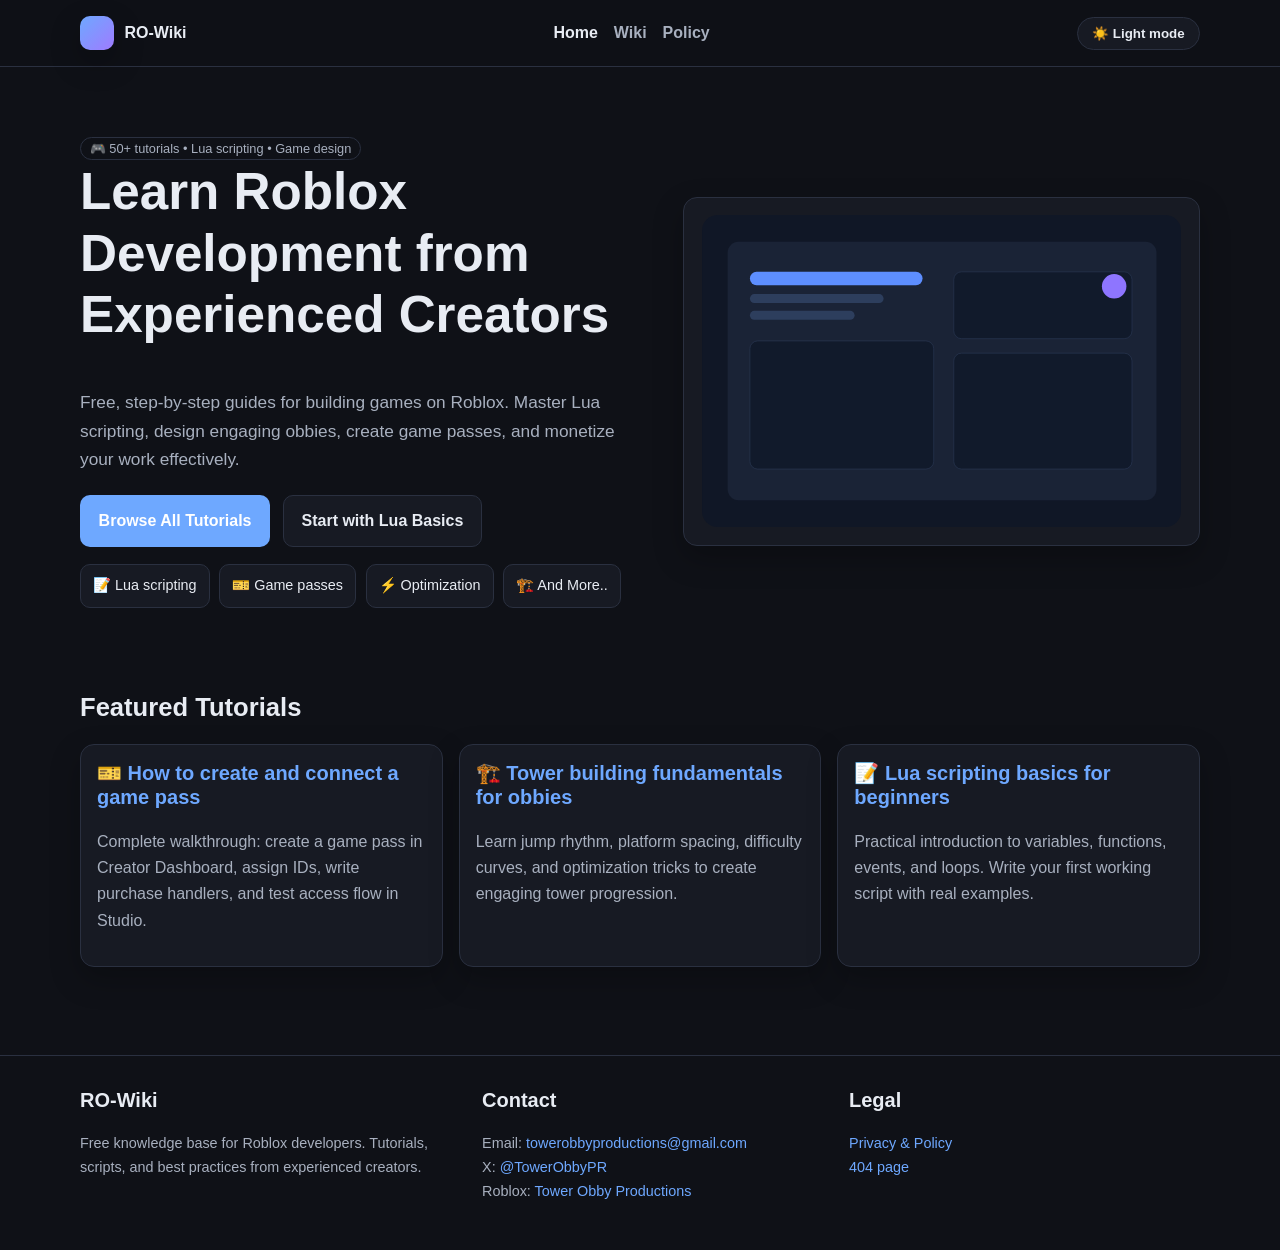
==== index.html @ 5c431a43 "Add 'And More..' to popular topics section" ====
<!doctype html>
<html lang="en" data-theme="dark">
<head>
  <meta charset="utf-8">
  <meta name="viewport" content="width=device-width, initial-scale=1">
  <title>RO-Wiki — Roblox Tutorials, Build Guides & Scripting Help</title>
  <meta name="description" content="Learn Roblox development with free tutorials on Lua scripting, game passes, tower building, and monetization. Practical guides for beginners and pros.">
  <meta name="robots" content="index,follow,max-image-preview:large">
  <link rel="canonical" href="https://ro-wiki.duckdns.org/">
  <meta property="og:type" content="website">
  <meta property="og:title" content="RO-Wiki — Roblox Development Guides">
  <meta property="og:description" content="Master Roblox studio: scripting tutorials, game pass setup, building tips, and real-world examples from Tower Obby Productions.">
  <meta property="og:url" content="https://ro-wiki.duckdns.org/">
  <meta property="og:site_name" content="RO-Wiki">
  <meta property="og:image" content="https://ro-wiki.duckdns.org/assets/img/og-cover.svg">
  <meta name="twitter:card" content="summary_large_image">
  <meta name="twitter:title" content="RO-Wiki — Roblox Development Guides">
  <meta name="twitter:description" content="Free Roblox tutorials: scripting, building, game passes, and monetization strategies.">
  <meta name="twitter:image" content="https://ro-wiki.duckdns.org/assets/img/og-cover.svg">
  <meta name="theme-color" content="#0f1117">
  <link rel="stylesheet" href="/assets/css/global.css">
  <script type="application/ld+json">
  {
    "@context": "https://schema.org",
    "@type": "WebSite",
    "name": "RO-Wiki",
    "url": "https://ro-wiki.duckdns.org/",
    "description": "Free Roblox development tutorials and guides.",
    "publisher": {
      "@type": "Organization",
      "name": "Tower Obby Productions",
      "url": "https://www.roblox.com/communities/102552180/Tower-Obby-Productions"
    }
  }
  </script>
</head>
<body>
  <header class="site-header">
    <div class="container nav">
      <a class="brand" href="/" aria-label="RO-Wiki home">
        <span class="brand-mark" aria-hidden="true"></span>
        <span>RO-Wiki</span>
      </a>
      <ul class="nav-links">
        <li><a href="/" aria-current="page">Home</a></li>
        <li><a href="/wiki/">Wiki</a></li>
        <li><a href="/policy/">Policy</a></li>
      </ul>
      <button class="theme-toggle" data-theme-toggle type="button">Theme</button>
    </div>
  </header>

  <main>
    <section class="hero">
      <div class="container hero-grid">
        <div>
          <span class="badge">🎮 50+ tutorials • Lua scripting • Game design</span>
          <h1>Learn Roblox Development from Experienced Creators</h1>
          <p class="lead">Free, step-by-step guides for building games on Roblox. Master Lua scripting, design engaging obbies, create game passes, and monetize your work effectively.</p>
          <div class="button-row">
            <a class="btn btn-primary" href="/wiki/">Browse All Tutorials</a>
            <a class="btn btn-secondary" href="/wiki/scripting-basics/">Start with Lua Basics</a>
          </div>
          <div class="kpi-row" aria-label="Popular topics">
            <span class="kpi">📝 Lua scripting</span>
            <span class="kpi">🎫 Game passes</span>
            <span class="kpi">⚡ Optimization</span>
         <span class="kpi">🏗️ And More..</span>
          </div>
        </div>
        <article class="panel hero-card">
          <img src="/assets/img/hero-illustration.svg" alt="Roblox development illustration showing code blocks and game elements">
        </article>
      </div>
    </section>

    <section class="section">
      <div class="container">
        <h2>Featured Tutorials</h2>
        <div class="grid grid-3">
          <article class="card">
            <h3><a href="/wiki/how-to-gamepass/">🎫 How to create and connect a game pass</a></h3>
            <p>Complete walkthrough: create a game pass in Creator Dashboard, assign IDs, write purchase handlers, and test access flow in Studio.</p>
          </article>
          <article class="card">
            <h3><a href="/wiki/tower-building/">🏗️ Tower building fundamentals for obbies</a></h3>
            <p>Learn jump rhythm, platform spacing, difficulty curves, and optimization tricks to create engaging tower progression.</p>
          </article>
          <article class="card">
            <h3><a href="/wiki/scripting-basics/">📝 Lua scripting basics for beginners</a></h3>
            <p>Practical introduction to variables, functions, events, and loops. Write your first working script with real examples.</p>
          </article>
        </div>
      </div>
    </section>
  </main>

  <footer class="site-footer">
    <div class="container footer-grid">
      <div>
        <h3>RO-Wiki</h3>
        <p class="small">Free knowledge base for Roblox developers. Tutorials, scripts, and best practices from experienced creators.</p>
      </div>
      <div>
        <h3>Contact</h3>
        <p class="small">Email: <a href="mailto:towerobbyproductions@gmail.com">towerobbyproductions@gmail.com</a><br>
        X: <a href="https://x.com/TowerObbyPR" rel="noopener" target="_blank">@TowerObbyPR</a><br>
        Roblox: <a href="https://www.roblox.com/communities/102552180/Tower-Obby-Productions" rel="noopener" target="_blank">Tower Obby Productions</a></p>
      </div>
      <div>
        <h3>Legal</h3>
        <p class="small"><a href="/policy/">Privacy & Policy</a><br><a href="/404.html">404 page</a></p>
      </div>
    </div>
  </footer>

  <script src="/assets/js/main.js" defer></script>
</body>
</html>
---- assets/css/global.css ----
:root {
  --bg: #0f1117;
  --bg-elev: #171a23;
  --text: #e8ecf3;
  --text-muted: #a8b0bf;
  --primary: #6ea8ff;
  --primary-strong: #4d8bff;
  --border: #2a3040;
  --success: #44c08a;
  --shadow: 0 12px 30px rgba(0, 0, 0, 0.25);
  --radius: 14px;
  --container: 1120px;
}

:root[data-theme='light'] {
  --bg: #f5f7fb;
  --bg-elev: #ffffff;
  --text: #1b2230;
  --text-muted: #526079;
  --primary: #2b6fff;
  --primary-strong: #1257ec;
  --border: #dbe2ef;
  --success: #258f63;
  --shadow: 0 8px 28px rgba(14, 28, 58, 0.12);
}

* {
  box-sizing: border-box;
}

html,
body {
  margin: 0;
  padding: 0;
}

body {
  font-family: 'Inter', 'Segoe UI', Roboto, Arial, sans-serif;
  background: var(--bg);
  color: var(--text);
  line-height: 1.65;
}

a {
  color: var(--primary);
  text-decoration: none;
}

a:hover {
  color: var(--primary-strong);
}

img {
  max-width: 100%;
  display: block;
}

.container {
  width: min(var(--container), calc(100% - 2rem));
  margin-inline: auto;
}

.site-header {
  position: sticky;
  top: 0;
  z-index: 20;
  background: color-mix(in srgb, var(--bg), transparent 8%);
  backdrop-filter: blur(8px);
  border-bottom: 1px solid var(--border);
}

.nav {
  display: flex;
  align-items: center;
  justify-content: space-between;
  gap: 1rem;
  min-height: 66px;
}

.brand {
  display: flex;
  align-items: center;
  gap: 0.65rem;
  font-weight: 700;
  color: var(--text);
}

.brand-mark {
  inline-size: 34px;
  block-size: 34px;
  border-radius: 10px;
  background: linear-gradient(135deg, var(--primary), #9f7bff);
  box-shadow: var(--shadow);
}

.nav-links {
  list-style: none;
  display: flex;
  align-items: center;
  gap: 1rem;
  margin: 0;
  padding: 0;
}

.nav-links a {
  color: var(--text-muted);
  font-weight: 600;
}

.nav-links a[aria-current='page'] {
  color: var(--text);
}

.theme-toggle {
  border: 1px solid var(--border);
  background: var(--bg-elev);
  color: var(--text);
  border-radius: 999px;
  padding: 0.5rem 0.9rem;
  cursor: pointer;
  font-weight: 600;
}

.hero {
  padding: 4.25rem 0 2.75rem;
}

.hero-grid {
  display: grid;
  grid-template-columns: 1.05fr 0.95fr;
  align-items: center;
  gap: 2rem;
}

h1,
h2,
h3 {
  line-height: 1.2;
  margin-top: 0;
}

h1 { font-size: clamp(2rem, 4vw, 3.2rem); }
h2 { font-size: clamp(1.5rem, 2vw, 2.1rem); }
h3 { font-size: 1.25rem; }

.lead {
  color: var(--text-muted);
  font-size: 1.08rem;
}

.button-row {
  display: flex;
  flex-wrap: wrap;
  gap: 0.8rem;
  margin-top: 1.35rem;
}

.btn {
  border-radius: 10px;
  padding: 0.72rem 1.1rem;
  border: 1px solid transparent;
  font-weight: 600;
  display: inline-flex;
  align-items: center;
  justify-content: center;
}

.btn-primary {
  background: var(--primary);
  color: #fff;
}

.btn-secondary {
  border-color: var(--border);
  background: var(--bg-elev);
  color: var(--text);
}

.panel,
.card {
  background: var(--bg-elev);
  border: 1px solid var(--border);
  border-radius: var(--radius);
  box-shadow: var(--shadow);
}

.hero-card {
  padding: 1.1rem;
}

.section {
  padding: 2.5rem 0;
}

.grid {
  display: grid;
  gap: 1rem;
}

.grid-3 {
  grid-template-columns: repeat(3, minmax(0, 1fr));
}

.grid-2 {
  grid-template-columns: repeat(2, minmax(0, 1fr));
}

.card {
  padding: 1rem;
}

.card p {
  color: var(--text-muted);
}

.badge {
  font-size: 0.8rem;
  border-radius: 999px;
  border: 1px solid var(--border);
  padding: 0.2rem 0.55rem;
  color: var(--text-muted);
}

.article-layout {
  display: grid;
  grid-template-columns: minmax(0, 1fr) 280px;
  gap: 1.2rem;
}

.article-content {
  padding: 1.2rem;
}

.article-content h2,
.article-content h3 {
  margin-top: 1.5rem;
}

.article-content ul,
.article-content ol {
  padding-left: 1.2rem;
}

.article-aside {
  position: sticky;
  top: 88px;
  align-self: start;
  padding: 1rem;
}

.callout {
  border-left: 4px solid var(--success);
  background: color-mix(in srgb, var(--success), transparent 90%);
  padding: 0.8rem 0.9rem;
  border-radius: 8px;
}

.site-footer {
  margin-top: 3rem;
  border-top: 1px solid var(--border);
  padding: 2rem 0;
}

.footer-grid {
  display: grid;
  gap: 1rem;
  grid-template-columns: 1.1fr 1fr 1fr;
}

.small {
  font-size: 0.9rem;
  color: var(--text-muted);
}

.kpi-row {
  display: flex;
  flex-wrap: wrap;
  gap: 0.6rem;
  margin-top: 1.1rem;
}

.kpi {
  background: var(--bg-elev);
  border: 1px solid var(--border);
  border-radius: 10px;
  padding: 0.55rem 0.75rem;
  font-size: 0.9rem;
}

.not-found {
  min-height: 72vh;
  display: grid;
  place-items: center;
  text-align: center;
}

@media (max-width: 960px) {
  .hero-grid,
  .grid-3,
  .grid-2,
  .article-layout,
  .footer-grid {
    grid-template-columns: 1fr;
  }

  .article-aside {
    position: static;
  }

  .nav {
    flex-wrap: wrap;
    padding-block: 0.8rem;
  }
}
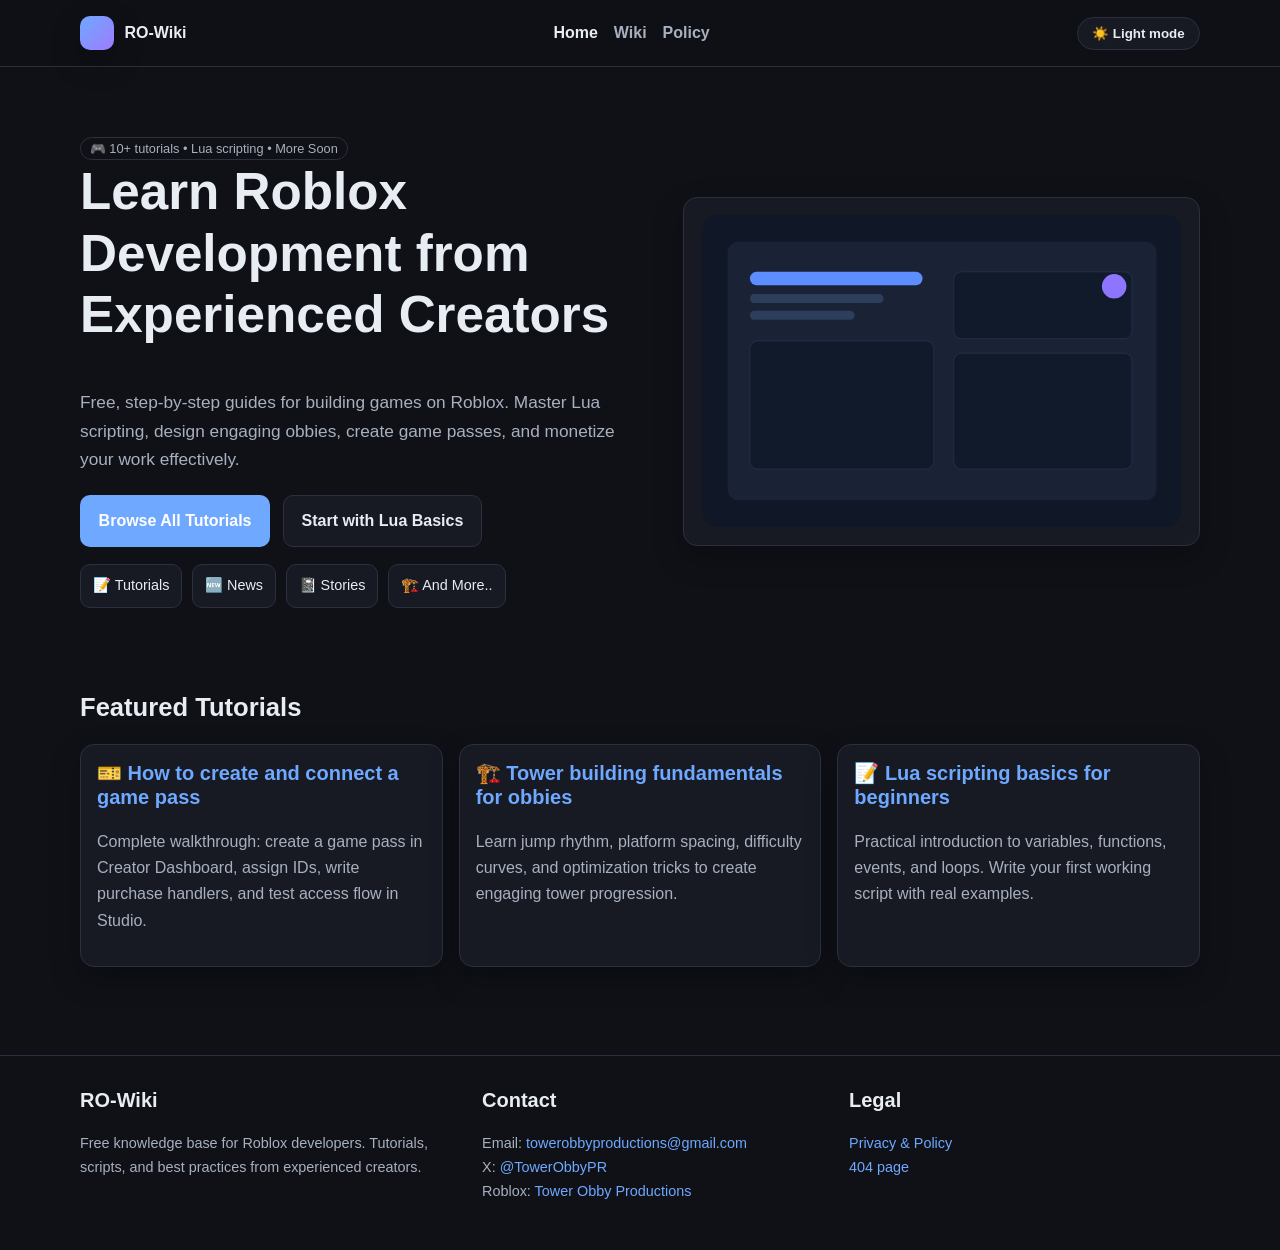
==== commit bc6fa086: "Update index.html" ====
--- a/index.html
+++ b/index.html
@@ -7,6 +7,7 @@
   <meta name="description" content="Learn Roblox development with free tutorials on Lua scripting, game passes, tower building, and monetization. Practical guides for beginners and pros.">
   <meta name="robots" content="index,follow,max-image-preview:large">
   <link rel="canonical" href="https://ro-wiki.duckdns.org/">
+  <link rel="icon" type="image/png" href="/assets/img/favicon.png">
   <meta property="og:type" content="website">
   <meta property="og:title" content="RO-Wiki — Roblox Development Guides">
   <meta property="og:description" content="Master Roblox studio: scripting tutorials, game pass setup, building tips, and real-world examples from Tower Obby Productions.">
@@ -54,7 +55,7 @@
     <section class="hero">
       <div class="container hero-grid">
         <div>
-          <span class="badge">🎮 50+ tutorials • Lua scripting • Game design</span>
+          <span class="badge">🎮 10+ tutorials • Lua scripting • More Soon </span>
           <h1>Learn Roblox Development from Experienced Creators</h1>
           <p class="lead">Free, step-by-step guides for building games on Roblox. Master Lua scripting, design engaging obbies, create game passes, and monetize your work effectively.</p>
           <div class="button-row">
@@ -62,9 +63,9 @@
             <a class="btn btn-secondary" href="/wiki/scripting-basics/">Start with Lua Basics</a>
           </div>
           <div class="kpi-row" aria-label="Popular topics">
-            <span class="kpi">📝 Lua scripting</span>
-            <span class="kpi">🎫 Game passes</span>
-            <span class="kpi">⚡ Optimization</span>
+            <span class="kpi">📝 Tutorials</span>
+            <span class="kpi">🆕 News</span>
+            <span class="kpi">📓 Stories</span>
          <span class="kpi">🏗️ And More..</span>
           </div>
         </div>
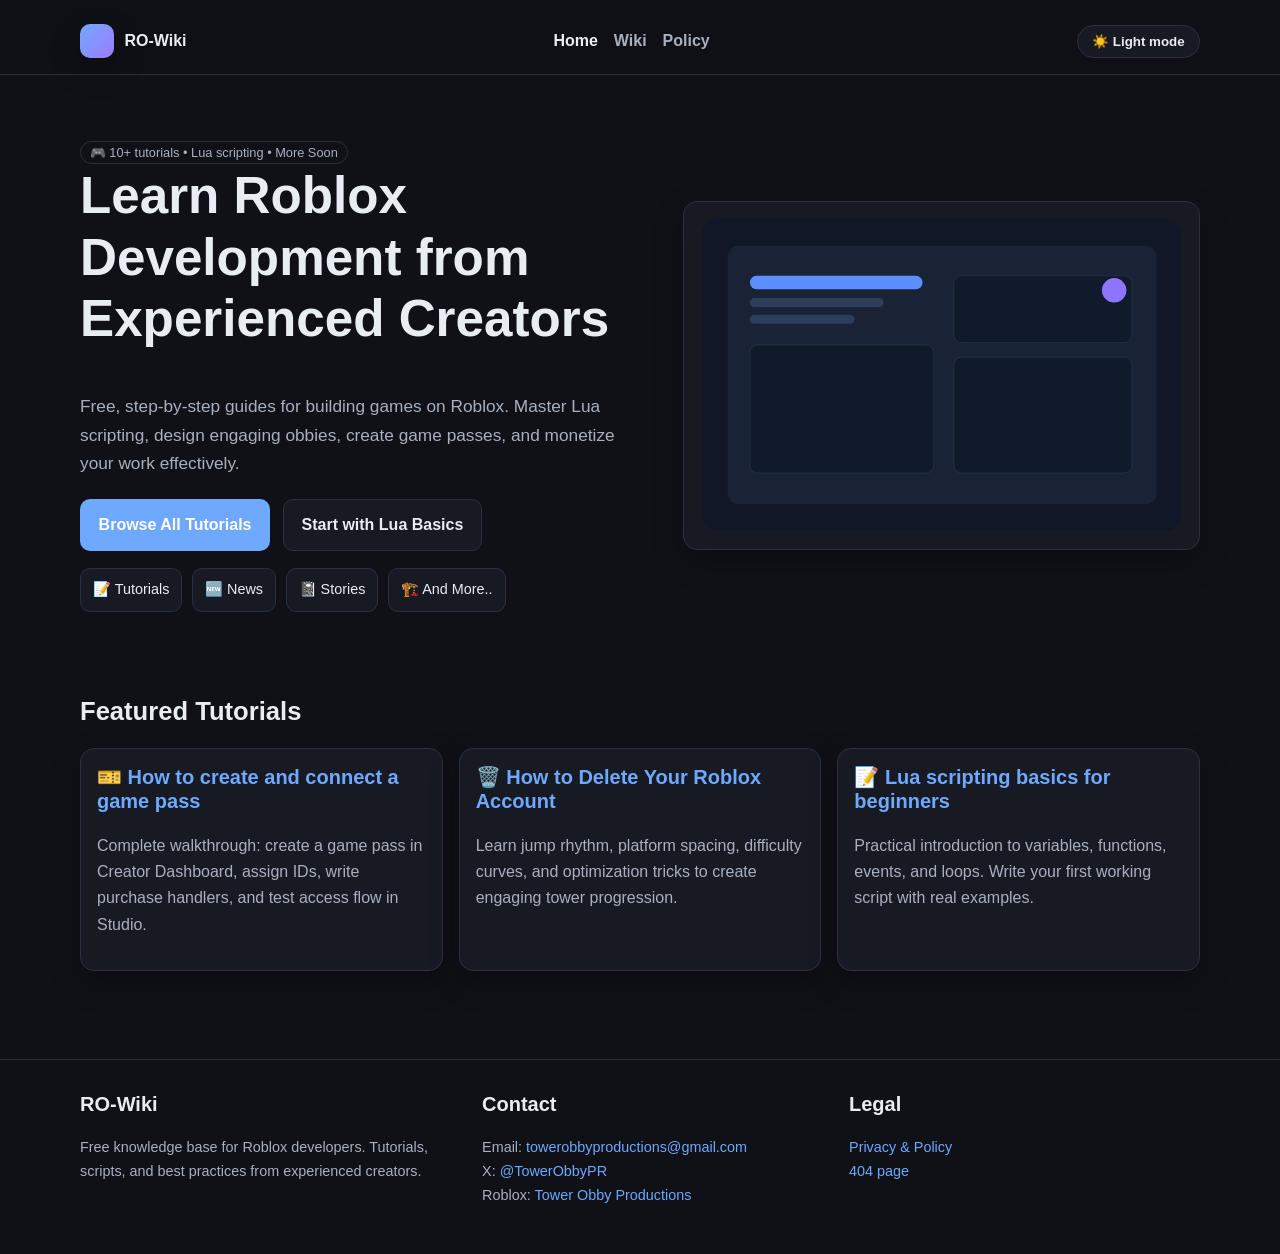
==== commit fc2dac80: "Update index.html" ====
--- a/index.html
+++ b/index.html
@@ -6,18 +6,18 @@
   <title>RO-Wiki — Roblox Tutorials, Build Guides & Scripting Help</title>
   <meta name="description" content="Learn Roblox development with free tutorials on Lua scripting, game passes, tower building, and monetization. Practical guides for beginners and pros.">
   <meta name="robots" content="index,follow,max-image-preview:large">
-  <link rel="canonical" href="https://ro-wiki.duckdns.org/">
+  <link rel="canonical" href="https://ro-wiki.fun/">
   <link rel="icon" type="image/png" href="/assets/img/favicon.png">
   <meta property="og:type" content="website">
   <meta property="og:title" content="RO-Wiki — Roblox Development Guides">
   <meta property="og:description" content="Master Roblox studio: scripting tutorials, game pass setup, building tips, and real-world examples from Tower Obby Productions.">
   <meta property="og:url" content="https://ro-wiki.duckdns.org/">
   <meta property="og:site_name" content="RO-Wiki">
-  <meta property="og:image" content="https://ro-wiki.duckdns.org/assets/img/og-cover.svg">
+  <meta property="og:image" content="https://ro-wiki.fun/assets/img/og-cover.svg">
   <meta name="twitter:card" content="summary_large_image">
   <meta name="twitter:title" content="RO-Wiki — Roblox Development Guides">
   <meta name="twitter:description" content="Free Roblox tutorials: scripting, building, game passes, and monetization strategies.">
-  <meta name="twitter:image" content="https://ro-wiki.duckdns.org/assets/img/og-cover.svg">
+  <meta name="twitter:image" content="https://ro-wiki.fun/assets/img/og-cover.svg">
   <meta name="theme-color" content="#0f1117">
   <link rel="stylesheet" href="/assets/css/global.css">
   <script type="application/ld+json">
@@ -25,7 +25,7 @@
     "@context": "https://schema.org",
     "@type": "WebSite",
     "name": "RO-Wiki",
-    "url": "https://ro-wiki.duckdns.org/",
+    "url": "https://ro-wiki.fun/",
     "description": "Free Roblox development tutorials and guides.",
     "publisher": {
       "@type": "Organization",
@@ -84,7 +84,7 @@
             <p>Complete walkthrough: create a game pass in Creator Dashboard, assign IDs, write purchase handlers, and test access flow in Studio.</p>
           </article>
           <article class="card">
-            <h3><a href="/wiki/tower-building/">🏗️ Tower building fundamentals for obbies</a></h3>
+            <h3><a href="/wiki/tower-building/">🗑️ How to Delete Your Roblox Account</a></h3>
             <p>Learn jump rhythm, platform spacing, difficulty curves, and optimization tricks to create engaging tower progression.</p>
           </article>
           <article class="card">
--- a/assets/css/global.css
+++ b/assets/css/global.css
@@ -32,6 +32,8 @@
 body {
   margin: 0;
   padding: 0;
+  overflow-x: hidden;
+  width: 100%;
 }
 
 body {
@@ -39,6 +41,7 @@
   background: var(--bg);
   color: var(--text);
   line-height: 1.65;
+  margin-top: 4px;
 }
 
 a {
@@ -53,6 +56,7 @@
 img {
   max-width: 100%;
   display: block;
+  height: auto;
 }
 
 .container {
@@ -60,9 +64,36 @@
   margin-inline: auto;
 }
 
+/* Прогресс-бар */
+.progress-container {
+  width: 100%;
+  height: 4px;
+  background: rgba(255, 255, 255, 0.1);
+  position: fixed;
+  top: 0;
+  left: 0;
+  z-index: 9999;
+}
+
+.progress-bar {
+  height: 4px;
+  background: linear-gradient(90deg, #00a2ff, #0066cc, #00a2ff);
+  background-size: 200% 100%;
+  width: 0%;
+  transition: width 0.1s ease;
+  box-shadow: 0 0 10px rgba(0, 162, 255, 0.5);
+  animation: gradientShift 2s linear infinite;
+}
+
+@keyframes gradientShift {
+  0% { background-position: 0% 50%; }
+  100% { background-position: 200% 50%; }
+}
+
+/* Шапка */
 .site-header {
   position: sticky;
-  top: 0;
+  top: 4px;
   z-index: 20;
   background: color-mix(in srgb, var(--bg), transparent 8%);
   backdrop-filter: blur(8px);
@@ -121,6 +152,7 @@
   font-weight: 600;
 }
 
+/* Герой */
 .hero {
   padding: 4.25rem 0 2.75rem;
 }
@@ -229,6 +261,8 @@
 
 .article-content {
   padding: 1.2rem;
+  max-width: 100%;
+  overflow-x: hidden;
 }
 
 .article-content h2,
@@ -239,6 +273,12 @@
 .article-content ul,
 .article-content ol {
   padding-left: 1.2rem;
+}
+
+.article-content p, 
+.article-content li {
+  word-wrap: break-word;
+  overflow-wrap: break-word;
 }
 
 .article-aside {
@@ -248,13 +288,168 @@
   padding: 1rem;
 }
 
+/* Хлебные крошки */
+.post-breadcrumb {
+  margin-bottom: 1rem;
+  color: #888;
+  font-size: 0.9rem;
+}
+
+.post-breadcrumb a {
+  color: #888;
+  text-decoration: none;
+}
+
+.post-breadcrumb a:hover {
+  color: var(--primary);
+}
+
+/* Стили для кода */
+pre.panel {
+  padding: 0.9rem;
+  overflow: auto;
+  background: var(--bg);
+  border-radius: var(--radius);
+}
+
+pre code {
+  font-family: 'Courier New', monospace;
+}
+
 .callout {
   border-left: 4px solid var(--success);
   background: color-mix(in srgb, var(--success), transparent 90%);
   padding: 0.8rem 0.9rem;
   border-radius: 8px;
-}
-
+  margin: 1rem 0;
+}
+
+/* FAB кнопка */
+.toc-fab {
+  position: fixed;
+  bottom: 20px;
+  right: 20px;
+  width: 56px;
+  height: 56px;
+  border-radius: 50%;
+  background: var(--primary);
+  border: none;
+  cursor: pointer;
+  display: none;
+  align-items: center;
+  justify-content: center;
+  box-shadow: 0 4px 12px rgba(0, 0, 0, 0.3);
+  z-index: 9997;
+  transition: transform 0.2s, background 0.2s;
+}
+
+.toc-fab:hover {
+  background: var(--primary-strong);
+  transform: scale(1.1);
+}
+
+.toc-fab svg {
+  width: 24px;
+  height: 24px;
+  fill: white;
+}
+
+/* Модальное окно */
+.toc-modal {
+  display: none;
+  position: fixed;
+  top: 0;
+  left: 0;
+  width: 100%;
+  height: 100%;
+  background: rgba(0, 0, 0, 0.7);
+  backdrop-filter: blur(3px);
+  z-index: 9998;
+  opacity: 0;
+  transition: opacity 0.3s ease;
+}
+
+.toc-modal.active {
+  display: flex;
+  align-items: center;
+  justify-content: center;
+  opacity: 1;
+}
+
+.toc-modal-content {
+  background: var(--bg-elev);
+  border: 1px solid var(--border);
+  border-radius: var(--radius);
+  width: 90%;
+  max-width: 500px;
+  max-height: 80vh;
+  overflow-y: auto;
+  padding: 1.5rem;
+  position: relative;
+  box-shadow: var(--shadow);
+}
+
+.toc-modal-header {
+  display: flex;
+  align-items: center;
+  justify-content: space-between;
+  margin-bottom: 1rem;
+  padding-bottom: 0.5rem;
+  border-bottom: 1px solid var(--border);
+}
+
+.toc-modal-header h2 {
+  margin: 0;
+  font-size: 1.2rem;
+}
+
+.toc-close {
+  background: none;
+  border: none;
+  color: var(--text-muted);
+  font-size: 2rem;
+  cursor: pointer;
+  padding: 0;
+  line-height: 1;
+  width: 32px;
+  height: 32px;
+  display: flex;
+  align-items: center;
+  justify-content: center;
+  border-radius: 50%;
+  transition: background 0.2s;
+}
+
+.toc-close:hover {
+  background: rgba(255, 255, 255, 0.1);
+  color: var(--text);
+}
+
+.modal-toc-content ul {
+  list-style: none;
+  padding: 0;
+  margin: 0;
+}
+
+.modal-toc-content li {
+  margin-bottom: 0.5rem;
+}
+
+.modal-toc-content a {
+  color: var(--text-muted);
+  display: block;
+  padding: 0.4rem 0.8rem;
+  border-radius: 8px;
+  transition: all 0.2s;
+}
+
+.modal-toc-content a:hover {
+  background: rgba(255, 255, 255, 0.05);
+  color: var(--primary);
+  padding-left: 1rem;
+}
+
+/* Footer */
 .site-footer {
   margin-top: 3rem;
   border-top: 1px solid var(--border);
@@ -294,6 +489,7 @@
   text-align: center;
 }
 
+/* Медиа-запросы */
 @media (max-width: 960px) {
   .hero-grid,
   .grid-3,
@@ -304,11 +500,334 @@
   }
 
   .article-aside {
-    position: static;
-  }
-
+    display: none;
+  }
+  
+  .toc-fab {
+    display: flex;
+  }
+  
   .nav {
     flex-wrap: wrap;
     padding-block: 0.8rem;
   }
-}
+  
+  .article-content {
+    padding: 1rem;
+  }
+  
+  .container {
+    width: calc(100% - 2rem);
+    max-width: 100%;
+    padding: 0;
+    overflow-x: hidden;
+  }
+  
+  .lead {
+    font-size: 1rem;
+  }
+}
+
+@media (max-width: 768px) {
+  .article-content > div:first-child {
+    flex-direction: column;
+    align-items: flex-start !important;
+    gap: 0.75rem !important;
+  }
+  
+  .table-of-contents ul {
+    columns: 1;
+  }
+  
+  .step-card {
+    padding: 1rem;
+  }
+  
+  .step-title {
+    font-size: 1.2rem;
+  }
+  
+  .step-number {
+    width: 30px;
+    height: 30px;
+    line-height: 30px;
+    font-size: 1rem;
+    margin-right: 0.75rem;
+  }
+  
+  .warning-box,
+  .info-box,
+  .tip-box {
+    padding: 1rem;
+    margin: 1.5rem 0;
+  }
+  
+  .related-articles {
+    grid-template-columns: 1fr;
+  }
+  
+  pre.panel {
+    font-size: 0.85rem;
+    padding: 0.7rem;
+    white-space: pre-wrap;
+    word-wrap: break-word;
+  }
+}
+
+@media (max-width: 480px) {
+  .step-title {
+    font-size: 1.1rem;
+  }
+  
+  .table-of-contents h2,
+  .warning-box h2,
+  .info-box h2,
+  .tip-box h2 {
+    font-size: 1.2rem;
+  }
+  
+  h1 {
+    font-size: 1.6rem;
+    line-height: 1.3;
+    margin-bottom: 1rem;
+  }
+  
+  .article-content h2 {
+    font-size: 1.4rem;
+    margin-top: 1.5rem;
+  }
+  
+  .article-content h3 {
+    font-size: 1.2rem;
+  }
+  
+  .article-content {
+    padding: 0.75rem;
+  }
+  
+  p {
+    font-size: 0.95rem;
+    line-height: 1.5;
+  }
+  
+  pre.panel {
+    font-size: 0.75rem;
+    padding: 0.5rem;
+    border-radius: 8px;
+  }
+  
+  .step-image {
+    padding: 0.5rem;
+    margin: 1rem 0;
+  }
+  
+  .callout {
+    padding: 0.6rem 0.7rem;
+    font-size: 0.9rem;
+  }
+  
+  .step-card {
+    padding: 0.75rem;
+    margin: 1rem 0;
+  }
+  
+  .article-meta {
+    gap: 0.5rem;
+    margin: 0.5rem 0 1rem 0;
+  }
+  
+  .article-meta-item {
+    font-size: 0.8rem;
+  }
+  
+  .article-meta-item svg {
+    width: 14px;
+    height: 14px;
+  }
+  
+  .toc-modal-content {
+    width: 95%;
+    padding: 1rem;
+    max-height: 85vh;
+  }
+}
+
+@media (max-width: 360px) {
+  h1 {
+    font-size: 1.4rem;
+  }
+  
+  .article-content h2 {
+    font-size: 1.2rem;
+  }
+  
+  .step-title {
+    font-size: 1rem;
+  }
+  
+  .step-number {
+    width: 26px;
+    height: 26px;
+    line-height: 26px;
+    font-size: 0.9rem;
+  }
+}
+
+
+
+
+
+
+/* Lightbox для просмотра изображений */
+.lightbox-modal {
+  display: none;
+  position: fixed;
+  top: 0;
+  left: 0;
+  width: 100%;
+  height: 100%;
+  background: rgba(0, 0, 0, 0.95);
+  backdrop-filter: blur(8px);
+  z-index: 10000;
+  opacity: 0;
+  transition: opacity 0.3s ease;
+  cursor: pointer;
+}
+
+.lightbox-modal.active {
+  display: flex;
+  align-items: center;
+  justify-content: center;
+  opacity: 1;
+}
+
+.lightbox-content {
+  position: relative;
+  max-width: 90vw;
+  max-height: 90vh;
+  margin: auto;
+  cursor: default;
+}
+
+.lightbox-content img {
+  max-width: 100%;
+  max-height: 90vh;
+  object-fit: contain;
+  border-radius: 8px;
+  box-shadow: 0 20px 40px rgba(0, 0, 0, 0.5);
+  animation: lightboxZoom 0.3s ease;
+}
+
+@keyframes lightboxZoom {
+  from {
+    opacity: 0;
+    transform: scale(0.9);
+  }
+  to {
+    opacity: 1;
+    transform: scale(1);
+  }
+}
+
+.lightbox-close {
+  position: absolute;
+  top: -40px;
+  right: 0;
+  background: none;
+  border: none;
+  color: white;
+  font-size: 40px;
+  cursor: pointer;
+  width: 50px;
+  height: 50px;
+  display: flex;
+  align-items: center;
+  justify-content: center;
+  border-radius: 50%;
+  background: rgba(255, 255, 255, 0.1);
+  transition: all 0.3s ease;
+}
+
+.lightbox-close:hover {
+  background: rgba(255, 255, 255, 0.2);
+  transform: rotate(90deg);
+}
+
+.lightbox-caption {
+  position: absolute;
+  bottom: -40px;
+  left: 0;
+  right: 0;
+  text-align: center;
+  color: white;
+  font-size: 1rem;
+  padding: 0.5rem;
+  background: rgba(0, 0, 0, 0.5);
+  border-radius: 8px;
+  backdrop-filter: blur(4px);
+}
+
+/* Стили для изображений, которые можно открыть */
+.article-content img {
+  cursor: pointer;
+  transition: opacity 0.2s ease, transform 0.2s ease;
+}
+
+.article-content img:hover {
+  opacity: 0.9;
+  transform: scale(1.01);
+}
+
+/* Индикатор, что изображение кликабельно */
+.article-content img {
+  position: relative;
+  border: 2px solid transparent;
+  transition: border-color 0.2s ease;
+}
+
+.article-content img:hover {
+  border-color: var(--primary);
+}
+
+/* Кнопка для открытия изображения (если нужна отдельная кнопка) */
+.image-open-btn {
+  display: inline-flex;
+  align-items: center;
+  gap: 0.5rem;
+  margin: 0.5rem 0;
+  padding: 0.5rem 1rem;
+  background: var(--primary);
+  color: white;
+  border: none;
+  border-radius: 8px;
+  cursor: pointer;
+  font-size: 0.9rem;
+  transition: all 0.2s ease;
+}
+
+.image-open-btn:hover {
+  background: var(--primary-strong);
+  transform: translateY(-2px);
+}
+
+.image-open-btn svg {
+  width: 18px;
+  height: 18px;
+  fill: currentColor;
+}
+
+/* Адаптивность для мобильных */
+@media (max-width: 768px) {
+  .lightbox-close {
+    top: -50px;
+    right: 10px;
+    width: 40px;
+    height: 40px;
+    font-size: 30px;
+  }
+  
+  .lightbox-caption {
+    bottom: -50px;
+    font-size: 0.9rem;
+  }
+}
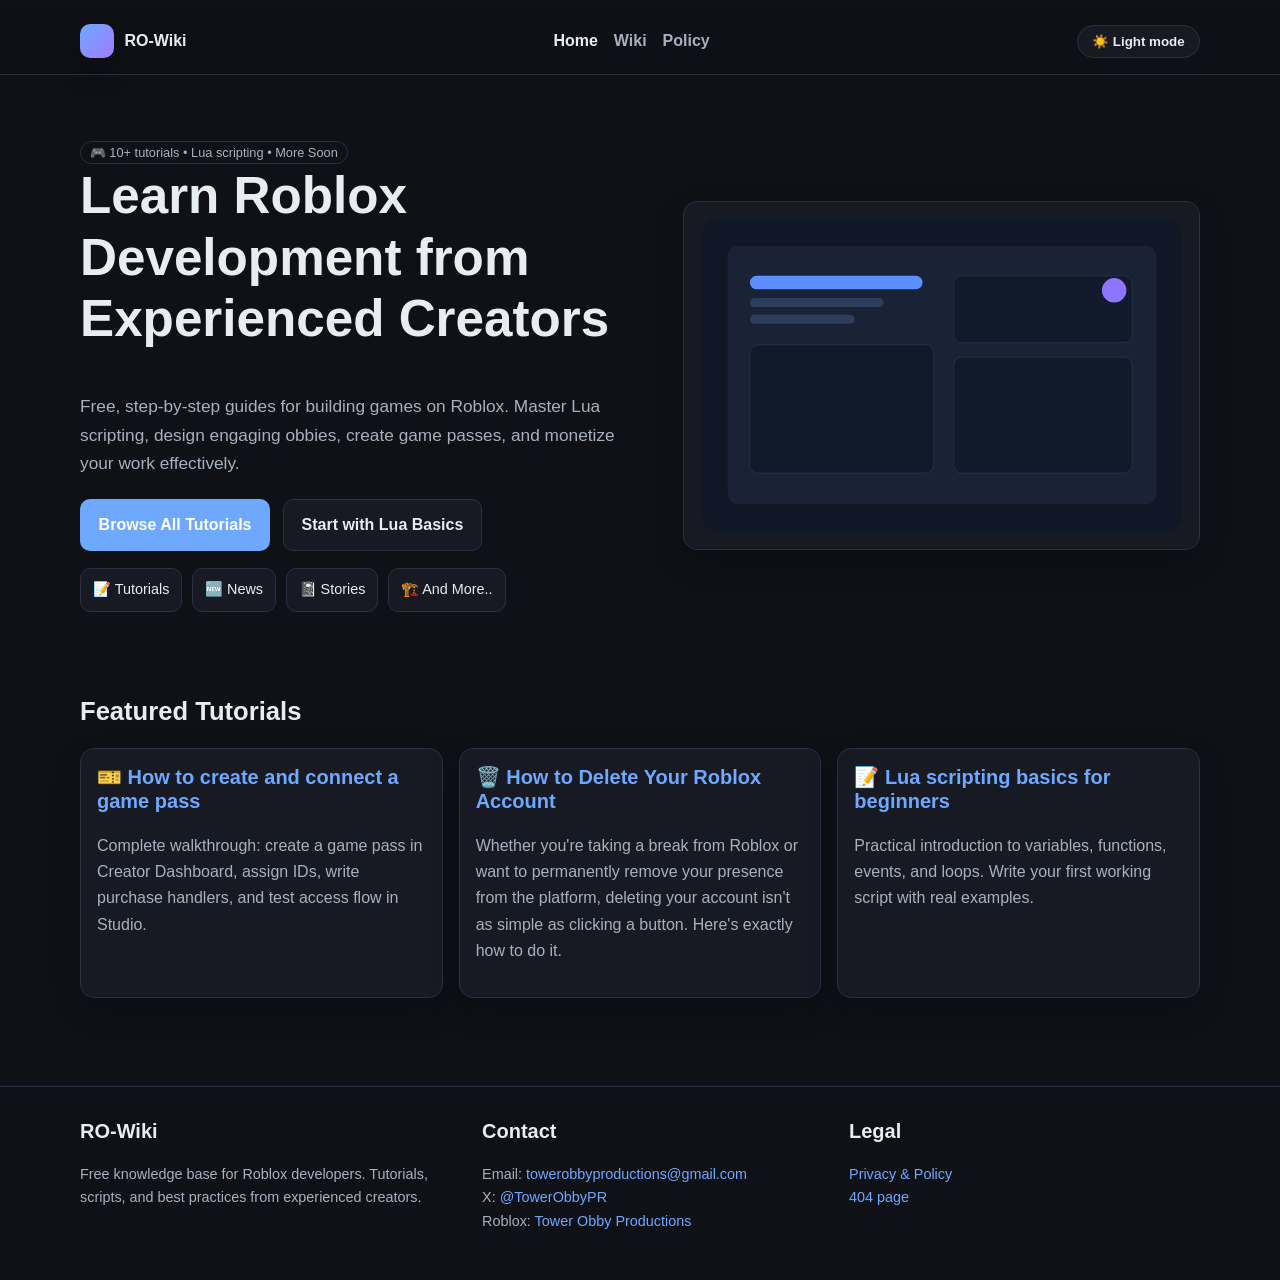
==== commit 7e23410e: "Update index.html" ====
--- a/index.html
+++ b/index.html
@@ -85,7 +85,7 @@
           </article>
           <article class="card">
             <h3><a href="/wiki/tower-building/">🗑️ How to Delete Your Roblox Account</a></h3>
-            <p>Learn jump rhythm, platform spacing, difficulty curves, and optimization tricks to create engaging tower progression.</p>
+            <p>Whether you're taking a break from Roblox or want to permanently remove your presence from the platform, deleting your account isn't as simple as clicking a button. Here's exactly how to do it.</p>
           </article>
           <article class="card">
             <h3><a href="/wiki/scripting-basics/">📝 Lua scripting basics for beginners</a></h3>
